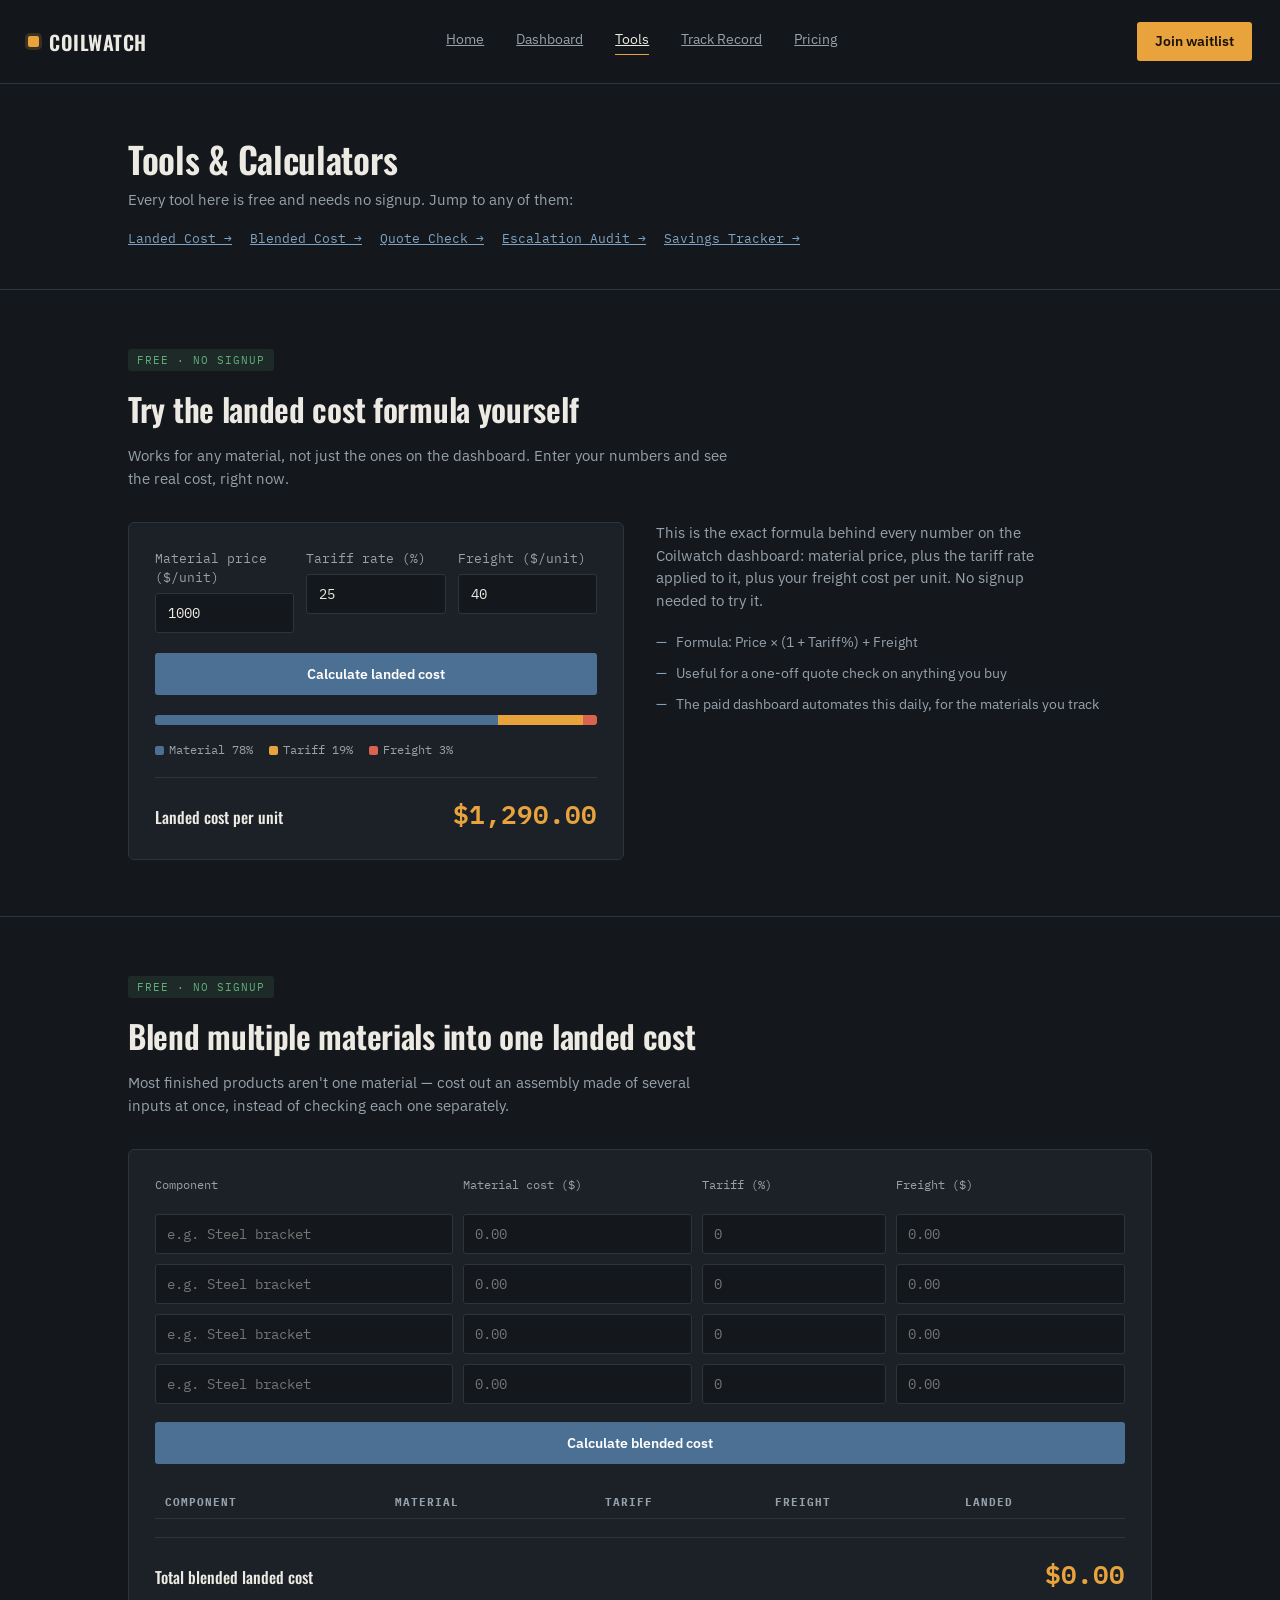
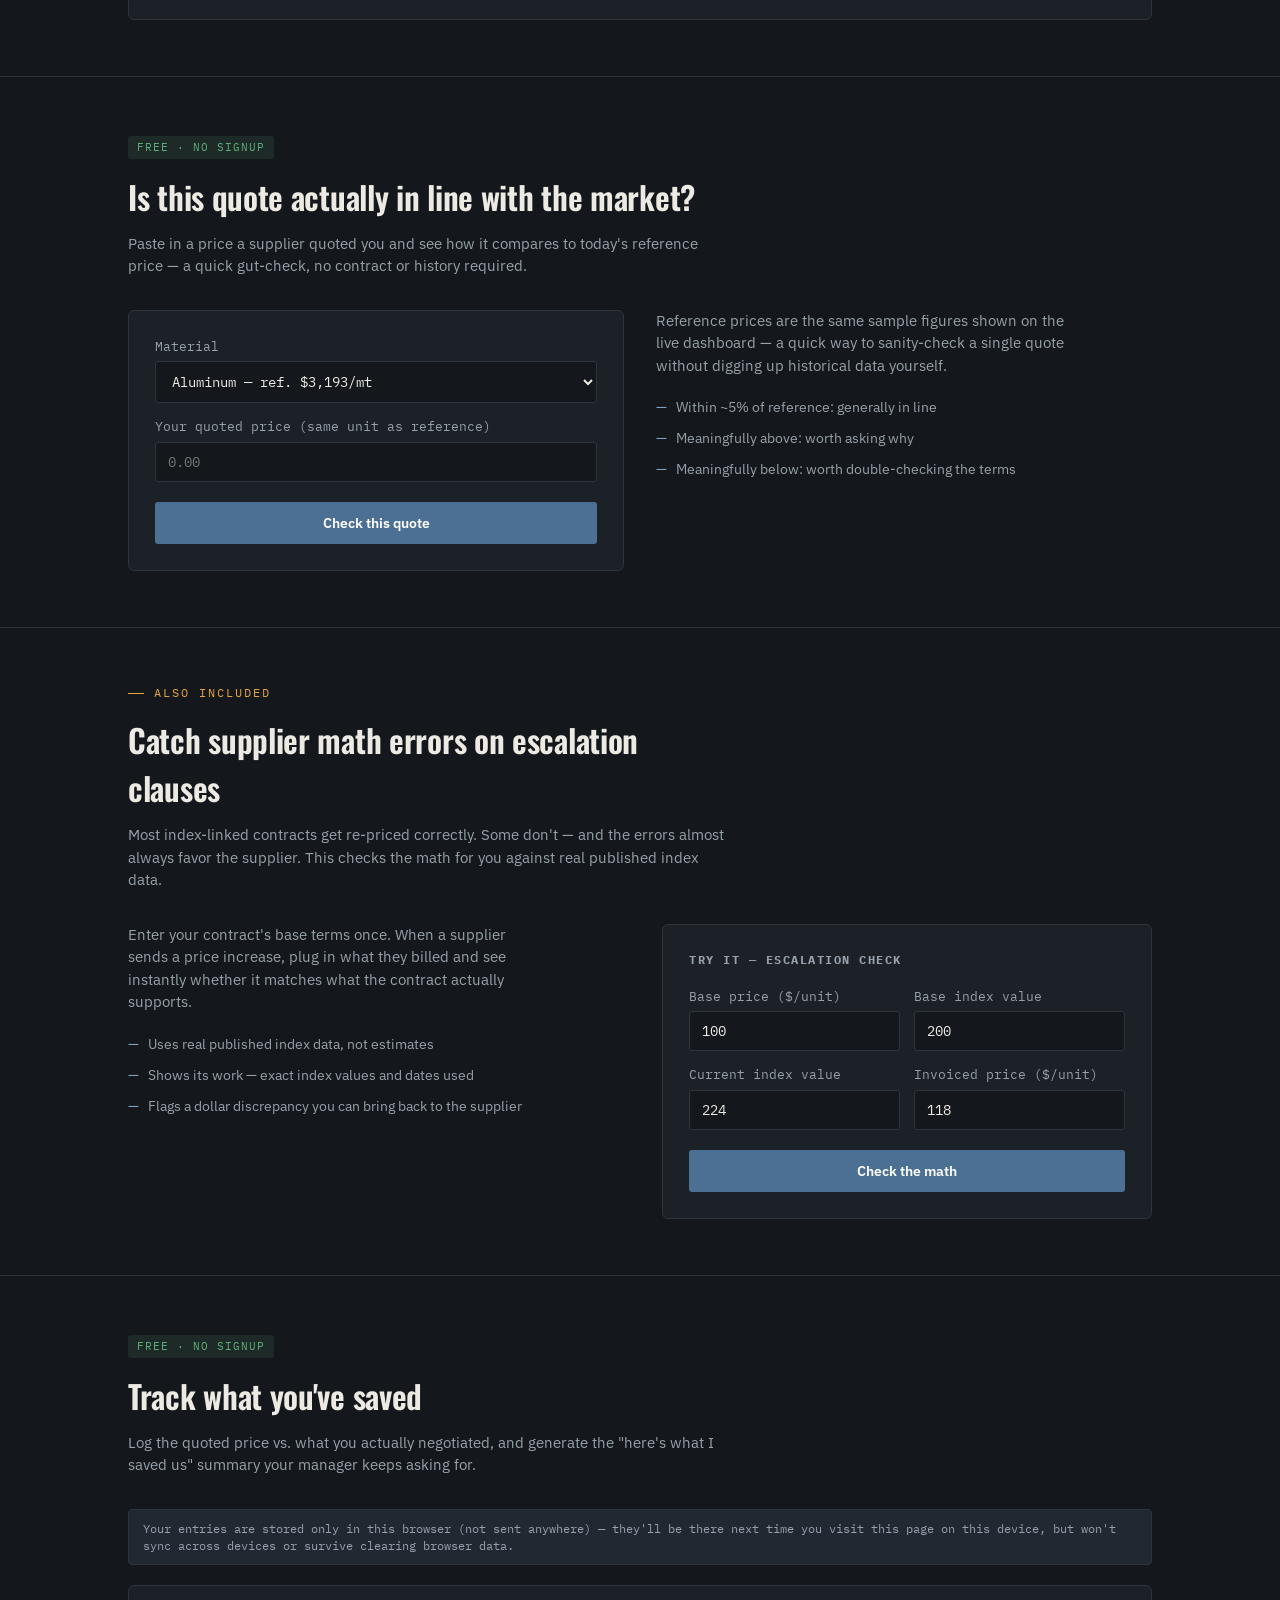
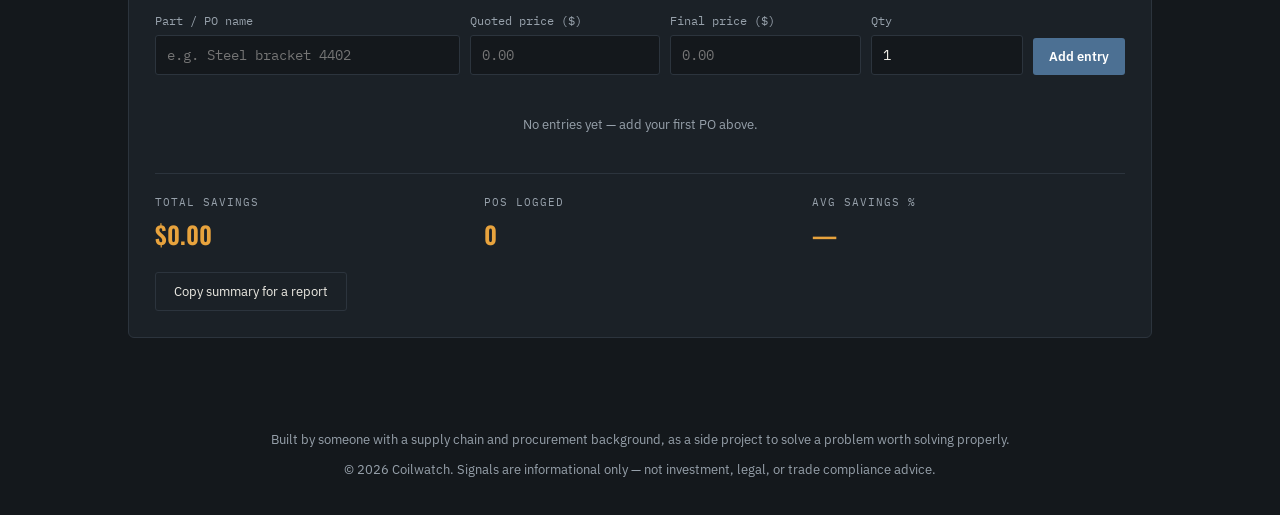
==== tools.html @ 2df67c36 "Add files via upload" ====
<!DOCTYPE html>
<html lang="en">
<head>
<meta charset="UTF-8">
<meta name="viewport" content="width=device-width, initial-scale=1.0">
<title>Tools & Calculators — Coilwatch</title>
<link rel="icon" href="data:image/svg+xml,%3Csvg xmlns='http://www.w3.org/2000/svg' viewBox='0 0 100 100'%3E%3Crect width='100' height='100' rx='18' fill='%2314181c'/%3E%3Crect x='30' y='30' width='40' height='40' rx='6' fill='%23e8a33d'/%3E%3C/svg%3E">
<meta name="description" content="Free procurement calculators: landed cost, blended multi-material cost, quote sanity-checker, escalation clause auditor, and a savings tracker. No signup.">
<link rel="preconnect" href="https://fonts.googleapis.com">
<link href="https://fonts.googleapis.com/css2?family=Oswald:wght@400;500;600;700&family=IBM+Plex+Sans:wght@400;500;600&family=IBM+Plex+Mono:wght@400;500;600&display=swap" rel="stylesheet">
<link rel="stylesheet" href="styles.css">
</head>
<body>

<nav>
  <div class="logo"><span class="logo-mark"></span>COILWATCH</div>
  <div class="navlinks">
    <a href="index.html">Home</a>
    <a href="dashboard.html">Dashboard</a>
    <a href="tools.html" class="active">Tools</a>
    <a href="track-record.html">Track Record</a>
    <a href="index.html#pricing">Pricing</a>
  </div>
  <a href="index.html#waitlist" class="nav-cta">Join waitlist</a>
</nav>

<div class="page-header">
  <div class="wrap">
    <h1>Tools & Calculators</h1>
    <p>Every tool here is free and needs no signup. Jump to any of them:</p>
    <div style="margin-top:18px; display:flex; gap:18px; flex-wrap:wrap; font-family:var(--mono); font-size:13px;">
      <a href="#calculator" style="color:var(--steel-light);">Landed Cost →</a>
      <a href="#blended" style="color:var(--steel-light);">Blended Cost →</a>
      <a href="#quote-check" style="color:var(--steel-light);">Quote Check →</a>
      <a href="#audit" style="color:var(--steel-light);">Escalation Audit →</a>
      <a href="#savings" style="color:var(--steel-light);">Savings Tracker →</a>
    </div>
  </div>
</div>

<section id="calculator" class="tool-block">
  <div class="wrap">
    <div class="section-head">
      <span class="calc-badge">FREE · NO SIGNUP</span>
      <h2>Try the landed cost formula yourself</h2>
      <p>Works for any material, not just the ones on the dashboard. Enter your numbers and see the real cost, right now.</p>
    </div>
    <div class="calc-grid">
      <div class="calc-card">
        <div class="calc-row3">
          <div class="audit-field">
            <label>Material price ($/unit)</label>
            <input type="number" id="lcPrice" value="1000" step="0.01">
          </div>
          <div class="audit-field">
            <label>Tariff rate (%)</label>
            <input type="number" id="lcTariff" value="25" step="0.1">
          </div>
          <div class="audit-field">
            <label>Freight ($/unit)</label>
            <input type="number" id="lcFreight" value="40" step="0.01">
          </div>
        </div>
        <button class="audit-btn" id="lcCalcBtn">Calculate landed cost</button>

        <div class="calc-breakdown">
          <div class="calc-bar" id="lcBar">
            <span id="lcBarMaterial" style="background:var(--steel);"></span><span id="lcBarTariff" style="background:var(--amber);"></span><span id="lcBarFreight" style="background:var(--red);"></span>
          </div>
          <div class="calc-legend">
            <span><span class="sw" style="background:var(--steel);"></span>Material <span id="lcMaterialPct">—</span></span>
            <span><span class="sw" style="background:var(--amber);"></span>Tariff <span id="lcTariffPct">—</span></span>
            <span><span class="sw" style="background:var(--red);"></span>Freight <span id="lcFreightPct">—</span></span>
          </div>
        </div>

        <div class="calc-total">
          <span class="k">Landed cost per unit</span>
          <span class="v" id="lcTotal">$1,290.00</span>
        </div>
      </div>
      <div class="audit-copy">
        <p style="color:var(--text-dim); font-size:15px; margin-bottom:16px; max-width:420px;">This is the exact formula behind every number on the Coilwatch dashboard: material price, plus the tariff rate applied to it, plus your freight cost per unit. No signup needed to try it.</p>
        <ul>
          <li>Formula: Price × (1 + Tariff%) + Freight</li>
          <li>Useful for a one-off quote check on anything you buy</li>
          <li>The paid dashboard automates this daily, for the materials you track</li>
        </ul>
      </div>
    </div>
  </div>
</section>

<section id="blended" class="tool-block">
  <div class="wrap">
    <div class="section-head">
      <span class="calc-badge">FREE · NO SIGNUP</span>
      <h2>Blend multiple materials into one landed cost</h2>
      <p>Most finished products aren't one material — cost out an assembly made of several inputs at once, instead of checking each one separately.</p>
    </div>
    <div class="calc-card">
      <div class="sv-form" style="grid-template-columns:1.3fr 1fr 0.8fr 1fr; margin-bottom:14px;">
        <div class="sv-field"><label>Component</label></div>
        <div class="sv-field"><label>Material cost ($)</label></div>
        <div class="sv-field"><label>Tariff (%)</label></div>
        <div class="sv-field"><label>Freight ($)</label></div>
      </div>
      <div id="blRows"></div>
      <button class="audit-btn" id="blCalcBtn" style="margin-top:8px;">Calculate blended cost</button>

      <table class="sv-table" id="blTable" style="margin-top:22px;">
        <thead><tr><th>Component</th><th>Material</th><th>Tariff</th><th>Freight</th><th>Landed</th></tr></thead>
        <tbody id="blTableBody"></tbody>
      </table>

      <div class="calc-total">
        <span class="k">Total blended landed cost</span>
        <span class="v" id="blTotal">$0.00</span>
      </div>
    </div>
  </div>
</section>


<section id="quote-check" class="tool-block">
  <div class="wrap">
    <div class="section-head">
      <span class="calc-badge">FREE · NO SIGNUP</span>
      <h2>Is this quote actually in line with the market?</h2>
      <p>Paste in a price a supplier quoted you and see how it compares to today's reference price — a quick gut-check, no contract or history required.</p>
    </div>
    <div class="calc-grid">
      <div class="calc-card">
        <div class="audit-field">
          <label>Material</label>
          <select id="qcMaterial" style="width:100%; padding:10px 12px; border-radius:3px; border:1px solid var(--line); background:var(--bg); color:var(--text); font-family:var(--mono); font-size:14px;">
            <option value="3193|USD/mt">Aluminum — ref. $3,193/mt</option>
            <option value="1135|USD/ton">HRC Steel — ref. $1,135/ton</option>
            <option value="6.20|USD/lb">Copper — ref. $6.20/lb</option>
            <option value="642.50|USD/MBF">Lumber — ref. $642.50/MBF</option>
            <option value="0.62|USD/lb">Resin (PE) — ref. $0.62/lb</option>
          </select>
        </div>
        <div class="audit-field">
          <label>Your quoted price (same unit as reference)</label>
          <input type="number" id="qcQuoted" step="0.01" placeholder="0.00">
        </div>
        <button class="audit-btn" id="qcCheckBtn">Check this quote</button>

        <div class="audit-result" id="qcResult">
          <div class="audit-result-row"><span class="k">Today's reference price</span><span class="v" id="qcReference">—</span></div>
          <div class="audit-result-row"><span class="k">Your quoted price</span><span class="v" id="qcQuotedOut">—</span></div>
          <div class="audit-result-row"><span class="k">Difference</span><span class="v" id="qcDiff">—</span></div>
          <div class="audit-flag" id="qcFlag">
            <div class="audit-flag-title" id="qcFlagTitle"></div>
            <p id="qcFlagBody"></p>
          </div>
        </div>
      </div>
      <div class="audit-copy">
        <p style="color:var(--text-dim); font-size:15px; margin-bottom:16px; max-width:420px;">Reference prices are the same sample figures shown on the live dashboard — a quick way to sanity-check a single quote without digging up historical data yourself.</p>
        <ul>
          <li>Within ~5% of reference: generally in line</li>
          <li>Meaningfully above: worth asking why</li>
          <li>Meaningfully below: worth double-checking the terms</li>
        </ul>
      </div>
    </div>
  </div>
</section>


<section id="audit" class="tool-block">
  <div class="wrap">
    <div class="section-head">
      <div class="eyebrow">Also included</div>
      <h2>Catch supplier math errors on escalation clauses</h2>
      <p>Most index-linked contracts get re-priced correctly. Some don't — and the errors almost always favor the supplier. This checks the math for you against real published index data.</p>
    </div>
    <div class="audit-grid">
      <div class="audit-copy">
        <p style="color:var(--text-dim); font-size:15px; margin-bottom:16px; max-width:420px;">Enter your contract's base terms once. When a supplier sends a price increase, plug in what they billed and see instantly whether it matches what the contract actually supports.</p>
        <ul>
          <li>Uses real published index data, not estimates</li>
          <li>Shows its work — exact index values and dates used</li>
          <li>Flags a dollar discrepancy you can bring back to the supplier</li>
        </ul>
      </div>
      <div class="audit-card">
        <h4>Try It — Escalation Check</h4>
        <div class="audit-row2">
          <div class="audit-field">
            <label>Base price ($/unit)</label>
            <input type="number" id="auBasePrice" value="100" step="0.01">
          </div>
          <div class="audit-field">
            <label>Base index value</label>
            <input type="number" id="auBaseIndex" value="200" step="0.01">
          </div>
        </div>
        <div class="audit-row2">
          <div class="audit-field">
            <label>Current index value</label>
            <input type="number" id="auCurrentIndex" value="224" step="0.01">
          </div>
          <div class="audit-field">
            <label>Invoiced price ($/unit)</label>
            <input type="number" id="auInvoiced" value="118" step="0.01">
          </div>
        </div>
        <button class="audit-btn" id="auCheckBtn">Check the math</button>
        <div class="audit-result" id="auResult">
          <div class="audit-result-row"><span class="k">Formula</span><span class="v">Base × (Current ÷ Base index)</span></div>
          <div class="audit-result-row"><span class="k">Contracted price should be</span><span class="v" id="auContracted">—</span></div>
          <div class="audit-result-row"><span class="k">Supplier invoiced</span><span class="v" id="auInvoicedOut">—</span></div>
          <div class="audit-result-row"><span class="k">Discrepancy</span><span class="v" id="auDiscrepancy">—</span></div>
          <div class="audit-flag" id="auFlag">
            <div class="audit-flag-title" id="auFlagTitle"></div>
            <p id="auFlagBody"></p>
          </div>
        </div>
      </div>
    </div>
  </div>
</section>

<section id="savings" class="tool-block">
  <div class="wrap">
    <div class="section-head">
      <span class="calc-badge">FREE · NO SIGNUP</span>
      <h2>Track what you've saved</h2>
      <p>Log the quoted price vs. what you actually negotiated, and generate the "here's what I saved us" summary your manager keeps asking for.</p>
    </div>
    <div class="sv-note">Your entries are stored only in this browser (not sent anywhere) — they'll be there next time you visit this page on this device, but won't sync across devices or survive clearing browser data.</div>
    <div class="sv-card">
      <div class="sv-form">
        <div class="sv-field">
          <label>Part / PO name</label>
          <input type="text" id="svName" placeholder="e.g. Steel bracket 4402">
        </div>
        <div class="sv-field">
          <label>Quoted price ($)</label>
          <input type="number" id="svQuoted" step="0.01" placeholder="0.00">
        </div>
        <div class="sv-field">
          <label>Final price ($)</label>
          <input type="number" id="svFinal" step="0.01" placeholder="0.00">
        </div>
        <div class="sv-field">
          <label>Qty</label>
          <input type="number" id="svQty" step="1" value="1">
        </div>
        <button class="sv-add-btn" id="svAddBtn">Add entry</button>
      </div>

      <table class="sv-table" id="svTable">
        <thead>
          <tr><th>Part / PO</th><th>Quoted</th><th>Final</th><th>Qty</th><th>Savings</th><th></th></tr>
        </thead>
        <tbody id="svTableBody"></tbody>
      </table>
      <div class="sv-empty" id="svEmpty">No entries yet — add your first PO above.</div>

      <div class="sv-summary">
        <div class="sv-summary-item">
          <div class="k">Total savings</div>
          <div class="v" id="svTotalSavings">$0</div>
        </div>
        <div class="sv-summary-item">
          <div class="k">POs logged</div>
          <div class="v" id="svCount">0</div>
        </div>
        <div class="sv-summary-item">
          <div class="k">Avg savings %</div>
          <div class="v" id="svAvgPct">—</div>
        </div>
      </div>
      <button class="sv-copy-btn" id="svCopyBtn">Copy summary for a report</button>
      <span class="sv-copy-status" id="svCopyStatus"></span>
    </div>
  </div>
</section>

<footer>
  <p style="color:var(--text-dim); font-size:13px; margin-bottom:10px;">Built by someone with a supply chain and procurement background, as a side project to solve a problem worth solving properly.</p>
  © 2026 Coilwatch. Signals are informational only — not investment, legal, or trade compliance advice.
</footer>

<script>
function calcLandedCost() {
  const price = parseFloat(document.getElementById('lcPrice').value) || 0;
  const tariffPct = parseFloat(document.getElementById('lcTariff').value) || 0;
  const freight = parseFloat(document.getElementById('lcFreight').value) || 0;

  const tariffAmt = price * (tariffPct / 100);
  const total = price + tariffAmt + freight;

  document.getElementById('lcTotal').textContent = '$' + total.toLocaleString(undefined, {minimumFractionDigits: 2, maximumFractionDigits: 2});

  const materialShare = total > 0 ? (price / total) * 100 : 0;
  const tariffShare = total > 0 ? (tariffAmt / total) * 100 : 0;
  const freightShare = total > 0 ? (freight / total) * 100 : 0;

  document.getElementById('lcBarMaterial').style.width = materialShare + '%';
  document.getElementById('lcBarTariff').style.width = tariffShare + '%';
  document.getElementById('lcBarFreight').style.width = freightShare + '%';

  document.getElementById('lcMaterialPct').textContent = materialShare.toFixed(0) + '%';
  document.getElementById('lcTariffPct').textContent = tariffShare.toFixed(0) + '%';
  document.getElementById('lcFreightPct').textContent = freightShare.toFixed(0) + '%';
}
document.getElementById('lcCalcBtn').addEventListener('click', calcLandedCost);
calcLandedCost(); // run once on load with default values


// ---------- Blended multi-material cost calculator ----------
const BL_ROW_COUNT = 4;
const blRowsEl = document.getElementById('blRows');
let blRowsHtml = '';
for (let i = 0; i < BL_ROW_COUNT; i++) {
  blRowsHtml += `<div class="sv-form" style="grid-template-columns:1.3fr 1fr 0.8fr 1fr; margin-bottom:10px;">
    <div class="sv-field"><input type="text" id="blName${i}" placeholder="e.g. Steel bracket"></div>
    <div class="sv-field"><input type="number" id="blCost${i}" step="0.01" placeholder="0.00"></div>
    <div class="sv-field"><input type="number" id="blTariff${i}" step="0.1" placeholder="0"></div>
    <div class="sv-field"><input type="number" id="blFreight${i}" step="0.01" placeholder="0.00"></div>
  </div>`;
}
blRowsEl.innerHTML = blRowsHtml;

document.getElementById('blCalcBtn').addEventListener('click', () => {
  let total = 0;
  const rows = [];
  for (let i = 0; i < BL_ROW_COUNT; i++) {
    const name = document.getElementById(`blName${i}`).value.trim();
    const cost = parseFloat(document.getElementById(`blCost${i}`).value);
    if (!name || isNaN(cost)) continue;
    const tariffPct = parseFloat(document.getElementById(`blTariff${i}`).value) || 0;
    const freight = parseFloat(document.getElementById(`blFreight${i}`).value) || 0;
    const tariffAmt = cost * (tariffPct / 100);
    const landed = cost + tariffAmt + freight;
    total += landed;
    rows.push({name, cost, tariffPct, freight, landed});
  }

  const tbody = document.getElementById('blTableBody');
  tbody.innerHTML = rows.map(r => `<tr>
    <td class="name">${r.name}</td>
    <td>$${r.cost.toFixed(2)}</td>
    <td>${r.tariffPct}%</td>
    <td>$${r.freight.toFixed(2)}</td>
    <td>$${r.landed.toFixed(2)}</td>
  </tr>`).join('');

  document.getElementById('blTotal').textContent = '$' + total.toLocaleString(undefined, {minimumFractionDigits: 2, maximumFractionDigits: 2});
});

// ---------- Quote sanity-checker ----------
document.getElementById('qcCheckBtn').addEventListener('click', () => {
  const select = document.getElementById('qcMaterial');
  const [refPriceStr, unit] = select.value.split('|');
  const refPrice = parseFloat(refPriceStr);
  const quoted = parseFloat(document.getElementById('qcQuoted').value);

  if (isNaN(quoted)) return;

  const diffPct = ((quoted - refPrice) / refPrice) * 100;

  document.getElementById('qcReference').textContent = `${refPrice.toLocaleString()} ${unit}`;
  document.getElementById('qcQuotedOut').textContent = `${quoted.toLocaleString()} ${unit}`;
  document.getElementById('qcDiff').textContent = (diffPct >= 0 ? '+' : '') + diffPct.toFixed(1) + '%';

  const flagEl = document.getElementById('qcFlag');
  const titleEl = document.getElementById('qcFlagTitle');
  const bodyEl = document.getElementById('qcFlagBody');

  if (Math.abs(diffPct) <= 5) {
    flagEl.className = 'audit-flag ok';
    titleEl.textContent = 'IN LINE — close to the reference price';
    bodyEl.textContent = 'This quote is within a normal range of the current market reference price.';
  } else if (diffPct > 5) {
    flagEl.className = 'audit-flag warn';
    titleEl.textContent = 'HIGH — meaningfully above reference';
    bodyEl.textContent = `This quote is ${diffPct.toFixed(1)}% above today's reference price. Worth asking the supplier what's driving the difference — grade, volume, lead time, or margin.`;
  } else {
    flagEl.className = 'audit-flag warn';
    titleEl.textContent = 'LOW — meaningfully below reference';
    bodyEl.textContent = `This quote is ${Math.abs(diffPct).toFixed(1)}% below today's reference price. Worth double-checking the spec, grade, or payment terms before assuming it's simply a good deal.`;
  }

  document.getElementById('qcResult').classList.add('show');
});


const auCheckBtn = document.getElementById('auCheckBtn');
auCheckBtn.addEventListener('click', () => {
  const basePrice = parseFloat(document.getElementById('auBasePrice').value) || 0;
  const baseIndex = parseFloat(document.getElementById('auBaseIndex').value) || 1;
  const currentIndex = parseFloat(document.getElementById('auCurrentIndex').value) || 0;
  const invoiced = parseFloat(document.getElementById('auInvoiced').value) || 0;

  const contracted = basePrice * (currentIndex / baseIndex);
  const discrepancy = invoiced - contracted;
  const discrepancyPct = contracted !== 0 ? (discrepancy / contracted) * 100 : 0;

  document.getElementById('auContracted').textContent = '$' + contracted.toFixed(2);
  document.getElementById('auInvoicedOut').textContent = '$' + invoiced.toFixed(2);
  document.getElementById('auDiscrepancy').textContent =
    (discrepancy >= 0 ? '+$' : '-$') + Math.abs(discrepancy).toFixed(2) + ' (' + discrepancyPct.toFixed(1) + '%)';

  const flagEl = document.getElementById('auFlag');
  const titleEl = document.getElementById('auFlagTitle');
  const bodyEl = document.getElementById('auFlagBody');

  // Small tolerance for rounding — flag anything beyond ~1%
  if (Math.abs(discrepancyPct) <= 1) {
    flagEl.className = 'audit-flag ok';
    titleEl.textContent = 'MATCHES — no discrepancy found';
    titleEl.style.color = '';
    bodyEl.textContent = "The invoiced price is in line with what the contract's escalation formula supports.";
  } else if (discrepancy > 0) {
    flagEl.className = 'audit-flag warn';
    titleEl.textContent = 'FLAGGED — supplier may have overcharged';
    bodyEl.textContent = `The invoiced price is $${discrepancy.toFixed(2)} above what the formula supports. Worth reviewing against the contract before paying, and following up with the supplier if it doesn't reconcile.`;
  } else {
    flagEl.className = 'audit-flag ok';
    titleEl.textContent = 'BELOW CONTRACTED — no overcharge';
    bodyEl.textContent = "The invoiced price is at or below what the formula supports. No action needed.";
  }

  document.getElementById('auResult').classList.add('show');
});


const SV_STORAGE_KEY = 'coilwatch_savings_entries';

function svLoadEntries() {
  try {
    const raw = localStorage.getItem(SV_STORAGE_KEY);
    return raw ? JSON.parse(raw) : [];
  } catch (e) {
    return [];
  }
}

function svSaveEntries(entries) {
  try {
    localStorage.setItem(SV_STORAGE_KEY, JSON.stringify(entries));
  } catch (e) { /* localStorage unavailable — entries just won't persist this session */ }
}

function svFormatMoney(n) {
  return '$' + n.toLocaleString(undefined, {minimumFractionDigits: 2, maximumFractionDigits: 2});
}

function svRender() {
  const entries = svLoadEntries();
  const tbody = document.getElementById('svTableBody');
  const emptyEl = document.getElementById('svEmpty');
  const table = document.getElementById('svTable');

  if (entries.length === 0) {
    table.style.display = 'none';
    emptyEl.style.display = 'block';
  } else {
    table.style.display = '';
    emptyEl.style.display = 'none';
  }

  tbody.innerHTML = entries.map((e, i) => {
    const savingsTotal = (e.quoted - e.final) * e.qty;
    const cls = savingsTotal >= 0 ? 'save-pos' : 'save-neg';
    return `<tr>
      <td class="name">${e.name}</td>
      <td>${svFormatMoney(e.quoted)}</td>
      <td>${svFormatMoney(e.final)}</td>
      <td>${e.qty}</td>
      <td class="${cls}">${savingsTotal >= 0 ? '+' : '-'}${svFormatMoney(Math.abs(savingsTotal))}</td>
      <td><button class="sv-del" data-idx="${i}" title="Delete">×</button></td>
    </tr>`;
  }).join('');

  tbody.querySelectorAll('.sv-del').forEach(btn => {
    btn.addEventListener('click', () => {
      const idx = parseInt(btn.dataset.idx, 10);
      const current = svLoadEntries();
      current.splice(idx, 1);
      svSaveEntries(current);
      svRender();
    });
  });

  const totalSavings = entries.reduce((sum, e) => sum + (e.quoted - e.final) * e.qty, 0);
  const avgPct = entries.length > 0
    ? entries.reduce((sum, e) => sum + (e.quoted > 0 ? ((e.quoted - e.final) / e.quoted) * 100 : 0), 0) / entries.length
    : null;

  document.getElementById('svTotalSavings').textContent = (totalSavings >= 0 ? '' : '-') + svFormatMoney(Math.abs(totalSavings));
  document.getElementById('svCount').textContent = entries.length;
  document.getElementById('svAvgPct').textContent = avgPct === null ? '—' : avgPct.toFixed(1) + '%';
}

document.getElementById('svAddBtn').addEventListener('click', () => {
  const name = document.getElementById('svName').value.trim();
  const quoted = parseFloat(document.getElementById('svQuoted').value);
  const final = parseFloat(document.getElementById('svFinal').value);
  const qty = parseFloat(document.getElementById('svQty').value) || 1;

  if (!name || isNaN(quoted) || isNaN(final)) {
    return; // silently no-op on incomplete entry rather than an alert popup
  }

  const entries = svLoadEntries();
  entries.push({name, quoted, final, qty, addedAt: new Date().toISOString()});
  svSaveEntries(entries);

  document.getElementById('svName').value = '';
  document.getElementById('svQuoted').value = '';
  document.getElementById('svFinal').value = '';
  document.getElementById('svQty').value = '1';

  svRender();
});

document.getElementById('svCopyBtn').addEventListener('click', () => {
  const entries = svLoadEntries();
  const totalSavings = entries.reduce((sum, e) => sum + (e.quoted - e.final) * e.qty, 0);
  const lines = entries.map(e => {
    const s = (e.quoted - e.final) * e.qty;
    return `- ${e.name}: quoted ${svFormatMoney(e.quoted)}, final ${svFormatMoney(e.final)}, qty ${e.qty} — saved ${svFormatMoney(s)}`;
  });
  const report = `Procurement Savings Summary\nTotal saved: ${svFormatMoney(totalSavings)} across ${entries.length} PO(s)\n\n${lines.join('\n')}`;

  const statusEl = document.getElementById('svCopyStatus');
  if (navigator.clipboard && entries.length > 0) {
    navigator.clipboard.writeText(report).then(() => {
      statusEl.textContent = 'Copied!';
      setTimeout(() => { statusEl.textContent = ''; }, 2000);
    }).catch(() => {
      statusEl.textContent = 'Could not copy — try selecting manually.';
    });
  } else if (entries.length === 0) {
    statusEl.textContent = 'Add an entry first.';
    setTimeout(() => { statusEl.textContent = ''; }, 2000);
  }
});

svRender(); // initial render on page load
</script>
</body>
</html>
---- styles.css ----
:root{
    --bg: #14181c;
    --bg-panel: #1b2127;
    --bg-panel-2: #212832;
    --steel: #4c7093;
    --steel-light: #7fa2c2;
    --amber: #e8a33d;
    --green: #5fae7a;
    --red: #d9634f;
    --text: #eceae3;
    --text-dim: #97a1ab;
    --line: #2c343d;
    --display: 'Oswald', sans-serif;
    --body: 'IBM Plex Sans', sans-serif;
    --mono: 'IBM Plex Mono', monospace;
  }
  *{box-sizing:border-box; margin:0; padding:0;}
  html{scroll-behavior:smooth;}
  body{
    background: var(--bg);
    color: var(--text);
    font-family: var(--body);
    line-height:1.5;
    -webkit-font-smoothing:antialiased;
  }
  a{color:inherit;}
  .wrap{max-width:1080px; margin:0 auto; padding:0 28px;}

  /* NAV */
  nav{
    display:flex; align-items:center; justify-content:space-between;
    padding:22px 28px; border-bottom:1px solid var(--line);
    position:sticky; top:0; background:rgba(20,24,28,0.92); backdrop-filter:blur(6px); z-index:50;
  }
  .logo{
    font-family:var(--display); font-weight:600; font-size:20px; letter-spacing:0.5px;
    display:flex; align-items:center; gap:10px;
  }
  .logo-mark{
    width:11px; height:11px; background:var(--amber); border-radius:2px;
    box-shadow:0 0 0 3px rgba(232,163,61,0.18);
  }
  .navlinks{display:flex; gap:32px; font-size:14px; color:var(--text-dim);}
  .navlinks a:hover{color:var(--text);}
  .nav-cta{
    background:var(--amber); color:#1a1408; font-weight:600; font-size:14px;
    padding:9px 18px; border-radius:3px; text-decoration:none;
  }

  /* HERO */
  .hero{padding:88px 0 64px; border-bottom:1px solid var(--line);}
  .hero-grid{display:grid; grid-template-columns:1.1fr 0.9fr; gap:56px; align-items:center;}
  .eyebrow{
    font-family:var(--mono); font-size:12px; letter-spacing:2px; text-transform:uppercase;
    color:var(--amber); margin-bottom:18px; display:flex; align-items:center; gap:10px;
  }
  .eyebrow::before{content:''; width:16px; height:1px; background:var(--amber);}
  h1{
    font-family:var(--display); font-weight:600; font-size:52px; line-height:1.08;
    letter-spacing:-0.5px; margin-bottom:22px;
  }
  h1 em{font-style:normal; color:var(--steel-light);}
  .hero p.lede{font-size:17px; color:var(--text-dim); max-width:480px; margin-bottom:30px;}
  .hero-actions{display:flex; gap:14px; align-items:center;}
  .btn-primary{
    background:var(--amber); color:#1a1408; font-weight:600; font-size:15px;
    padding:14px 26px; border-radius:3px; text-decoration:none; border:none; cursor:pointer;
    font-family:var(--body);
  }
  .btn-ghost{
    color:var(--text); font-size:14px; text-decoration:none; border-bottom:1px solid var(--line);
    padding-bottom:2px;
  }

  /* GAUGE / SIGNATURE ELEMENT */
  .gauge-card{
    background:var(--bg-panel); border:1px solid var(--line); border-radius:6px;
    padding:26px; position:relative; overflow:hidden;
  }
  .gauge-head{display:flex; justify-content:space-between; align-items:baseline; margin-bottom:18px;}
  .gauge-head h3{font-family:var(--mono); font-size:12px; text-transform:uppercase; letter-spacing:1.5px; color:var(--text-dim);}
  .gauge-head .updated{font-family:var(--mono); font-size:11px; color:var(--text-dim);}
  .signal-row{
    display:flex; align-items:center; gap:14px; padding:16px 0;
    border-top:1px solid var(--line);
  }
  .signal-row:first-of-type{border-top:none;}
  .signal-dot{width:9px; height:9px; border-radius:50%; flex-shrink:0;}
  .dot-buy{background:var(--green); box-shadow:0 0 10px rgba(95,174,122,0.6);}
  .dot-watch{background:var(--amber); box-shadow:0 0 10px rgba(232,163,61,0.6);}
  .dot-hold{background:var(--text-dim);}
  .signal-material{font-family:var(--display); font-size:16px; font-weight:500; flex:1;}
  .signal-status{font-family:var(--mono); font-size:12px; padding:4px 9px; border-radius:3px; letter-spacing:0.5px;}
  .status-buy{background:rgba(95,174,122,0.15); color:var(--green);}
  .status-watch{background:rgba(232,163,61,0.15); color:var(--amber);}
  .status-hold{background:rgba(151,161,171,0.12); color:var(--text-dim);}
  .signal-price{font-family:var(--mono); font-size:13px; color:var(--text-dim); width:96px; text-align:right;}

  /* SECTION HEADERS */
  section{padding:72px 0; border-bottom:1px solid var(--line);}
  .section-head{margin-bottom:44px; max-width:600px;}
  .section-head .eyebrow{margin-bottom:14px;}
  .section-head h2{font-family:var(--display); font-size:32px; font-weight:600; margin-bottom:12px; letter-spacing:-0.3px;}
  .section-head p{color:var(--text-dim); font-size:15px;}

  /* HOW IT WORKS */
  .steps{display:grid; grid-template-columns:repeat(3,1fr); gap:28px;}
  .step{border-top:2px solid var(--steel); padding-top:18px;}
  .step .num{font-family:var(--mono); color:var(--steel-light); font-size:13px; margin-bottom:10px;}
  .step h4{font-family:var(--display); font-size:19px; font-weight:500; margin-bottom:10px;}
  .step p{color:var(--text-dim); font-size:14px;}

  /* DASHBOARD DEMO */
  .demo-panel{
    background:var(--bg-panel); border:1px solid var(--line); border-radius:6px; overflow:hidden;
  }
  .demo-tabs{display:flex; border-bottom:1px solid var(--line);}
  .demo-tab{
    padding:14px 22px; font-family:var(--mono); font-size:13px; color:var(--text-dim);
    cursor:pointer; border-right:1px solid var(--line); user-select:none;
  }
  .demo-tab.active{color:var(--text); background:var(--bg-panel-2);}
  .demo-body{padding:28px; display:grid; grid-template-columns:1.3fr 1fr; gap:32px;}
  .price-header{display:flex; justify-content:space-between; align-items:flex-end; margin-bottom:18px;}
  .price-big{font-family:var(--mono); font-size:38px; font-weight:600;}
  .price-unit{font-size:14px; color:var(--text-dim); margin-left:6px;}
  .price-delta{font-family:var(--mono); font-size:14px; padding:4px 10px; border-radius:3px;}
  .delta-down{color:var(--green); background:rgba(95,174,122,0.12);}
  .delta-up{color:var(--red); background:rgba(217,99,79,0.12);}
  svg.chart{width:100%; height:180px; display:block;}
  .chart-caption{font-family:var(--mono); font-size:11px; color:var(--text-dim); margin-top:10px; display:flex; justify-content:space-between;}
  .stat-list{display:flex; flex-direction:column; gap:0;}
  .stat-row{display:flex; justify-content:space-between; padding:13px 0; border-bottom:1px solid var(--line); font-size:14px;}
  .stat-row:last-child{border-bottom:none;}
  .stat-row .k{color:var(--text-dim);}
  .stat-row .v{font-family:var(--mono);}
  .verdict-box{
    margin-top:18px; padding:16px; border-radius:4px; border:1px solid;
  }
  .verdict-buy{border-color:rgba(95,174,122,0.4); background:rgba(95,174,122,0.08);}
  .verdict-watch{border-color:rgba(232,163,61,0.4); background:rgba(232,163,61,0.08);}
  .verdict-title{font-family:var(--display); font-weight:600; font-size:15px; margin-bottom:6px;}
  .verdict-buy .verdict-title{color:var(--green);}
  .verdict-watch .verdict-title{color:var(--amber);}
  .verdict-box p{font-size:13px; color:var(--text-dim);}
  .demo-note{
    padding:12px 28px; background:var(--bg-panel-2); font-family:var(--mono); font-size:11.5px;
    color:var(--text-dim); border-top:1px solid var(--line);
  }
  .demo-note strong{color:var(--amber);}

  /* EMAIL PREVIEW */
  .email-mock{
    background:#f4f1ea; color:#1c1c1c; border-radius:6px; overflow:hidden; max-width:520px;
    font-family:var(--body); box-shadow:0 20px 50px rgba(0,0,0,0.3);
  }
  .email-mock .em-head{background:#1c1c1c; color:#f4f1ea; padding:16px 22px; font-family:var(--mono); font-size:12px;}
  .email-mock .em-body{padding:26px 24px;}
  .email-mock h5{font-family:var(--display); font-size:20px; margin-bottom:4px;}
  .email-mock .em-sub{color:#6b6b6b; font-size:13px; margin-bottom:20px;}
  .em-alert{
    background:#fff; border-left:3px solid var(--amber); padding:14px 16px; border-radius:2px; margin-bottom:14px;
  }
  .em-alert .em-mat{font-family:var(--mono); font-weight:600; font-size:13px; letter-spacing:0.5px; margin-bottom:4px;}
  .em-alert p{font-size:13px; color:#333;}
  .email-wrap{display:grid; grid-template-columns:1fr 1fr; gap:44px; align-items:center;}
  .email-copy p{color:var(--text-dim); font-size:15px; margin-bottom:16px; max-width:420px;}
  .email-copy ul{margin:20px 0; padding-left:0; list-style:none;}
  .email-copy li{
    font-size:14px; color:var(--text-dim); padding-left:20px; position:relative; margin-bottom:10px;
  }
  .email-copy li::before{content:'—'; position:absolute; left:0; color:var(--steel-light);}

  /* PRICING */
  .pricing-grid{display:grid; grid-template-columns:repeat(3,1fr); gap:22px;}
  .price-card{
    border:1px solid var(--line); border-radius:6px; padding:28px; background:var(--bg-panel);
  }
  .price-card.featured{border-color:var(--amber);}
  .plan-name{font-family:var(--mono); font-size:12px; text-transform:uppercase; letter-spacing:1.5px; color:var(--text-dim); margin-bottom:14px;}
  .plan-price{font-family:var(--display); font-size:36px; font-weight:600; margin-bottom:4px;}
  .plan-price span{font-size:14px; color:var(--text-dim); font-family:var(--body);}
  .plan-desc{font-size:13px; color:var(--text-dim); margin-bottom:20px; min-height:36px;}
  .plan-feats{list-style:none;}
  .plan-feats li{font-size:13.5px; padding:8px 0; border-top:1px solid var(--line); color:var(--text-dim);}
  .plan-feats li:first-child{border-top:none;}

  /* WAITLIST */
  .waitlist-box{
    background:var(--bg-panel); border:1px solid var(--line); border-radius:6px;
    padding:44px; text-align:center;
  }
  .waitlist-box h2{font-family:var(--display); font-size:28px; margin-bottom:10px;}
  .waitlist-box p{color:var(--text-dim); font-size:15px; margin-bottom:28px;}
  .wl-form{display:flex; gap:10px; max-width:440px; margin:0 auto;}
  .wl-form input{
    flex:1; padding:13px 16px; border-radius:3px; border:1px solid var(--line);
    background:var(--bg); color:var(--text); font-family:var(--body); font-size:14px;
  }
  .wl-form input:focus{outline:none; border-color:var(--steel-light);}
  .wl-form select{
    padding:13px; border-radius:3px; border:1px solid var(--line); background:var(--bg); color:var(--text);
    font-family:var(--body); font-size:14px;
  }
  .wl-status{margin-top:14px; font-family:var(--mono); font-size:13px; min-height:18px;}
  .wl-status.ok{color:var(--green);}
  .wl-status.err{color:var(--red);}
  .wl-count{font-family:var(--mono); font-size:12px; color:var(--text-dim); margin-top:18px;}

  footer{padding:36px 0; text-align:center; color:var(--text-dim); font-size:13px;}

  /* ESCALATION AUDIT CALCULATOR */
  .audit-grid{display:grid; grid-template-columns:1fr 1fr; gap:44px; align-items:start;}
  .audit-copy ul{margin:20px 0; padding-left:0; list-style:none;}
  .audit-copy li{font-size:14px; color:var(--text-dim); padding-left:20px; position:relative; margin-bottom:10px;}
  .audit-copy li::before{content:'—'; position:absolute; left:0; color:var(--steel-light);}
  .audit-card{background:var(--bg-panel); border:1px solid var(--line); border-radius:6px; padding:26px;}
  .audit-card h4{font-family:var(--mono); font-size:12px; text-transform:uppercase; letter-spacing:1.5px; color:var(--text-dim); margin-bottom:18px;}
  .audit-field{margin-bottom:14px;}
  .audit-field label{display:block; font-size:12.5px; color:var(--text-dim); margin-bottom:6px; font-family:var(--mono);}
  .audit-field input{
    width:100%; padding:10px 12px; border-radius:3px; border:1px solid var(--line);
    background:var(--bg); color:var(--text); font-family:var(--mono); font-size:14px;
  }
  .audit-field input:focus{outline:none; border-color:var(--steel-light);}
  .audit-row2{display:grid; grid-template-columns:1fr 1fr; gap:14px;}
  .audit-btn{
    width:100%; margin-top:6px; background:var(--steel); color:#fff; font-weight:600; font-size:14px;
    padding:12px; border-radius:3px; border:none; cursor:pointer; font-family:var(--body);
  }
  .audit-btn:hover{background:var(--steel-light);}
  .audit-result{margin-top:20px; padding-top:18px; border-top:1px solid var(--line); display:none;}
  .audit-result.show{display:block;}
  .audit-result-row{display:flex; justify-content:space-between; padding:8px 0; font-size:14px;}
  .audit-result-row .k{color:var(--text-dim);}
  .audit-result-row .v{font-family:var(--mono);}
  .audit-flag{margin-top:14px; padding:14px 16px; border-radius:4px; border:1px solid;}
  .audit-flag.ok{border-color:rgba(95,174,122,0.4); background:rgba(95,174,122,0.08);}
  .audit-flag.warn{border-color:rgba(217,99,79,0.4); background:rgba(217,99,79,0.08);}
  .audit-flag-title{font-family:var(--display); font-weight:600; font-size:15px; margin-bottom:4px;}
  .audit-flag.ok .audit-flag-title{color:var(--green);}
  .audit-flag.warn .audit-flag-title{color:var(--red);}
  .audit-flag p{font-size:13px; color:var(--text-dim);}

  /* FREE LANDED COST CALCULATOR */
  .calc-badge{
    display:inline-block; font-family:var(--mono); font-size:11px; letter-spacing:1px;
    color:var(--green); background:rgba(95,174,122,0.12); padding:3px 9px; border-radius:3px; margin-bottom:14px;
  }
  .calc-grid{display:grid; grid-template-columns:1fr 1fr; gap:32px; align-items:start;}
  .calc-card{background:var(--bg-panel); border:1px solid var(--line); border-radius:6px; padding:26px;}
  .calc-row3{display:grid; grid-template-columns:1fr 1fr 1fr; gap:12px;}
  .calc-breakdown{margin-top:20px;}
  .calc-bar{height:10px; border-radius:3px; overflow:hidden; display:flex; margin:10px 0 16px;}
  .calc-bar span{height:100%;}
  .calc-legend{display:flex; gap:16px; flex-wrap:wrap; font-size:12px; color:var(--text-dim); font-family:var(--mono);}
  .calc-legend .sw{display:inline-block; width:9px; height:9px; border-radius:2px; margin-right:5px; vertical-align:middle;}
  .calc-total{
    margin-top:18px; padding-top:16px; border-top:1px solid var(--line);
    display:flex; justify-content:space-between; align-items:baseline;
  }
  .calc-total .k{font-family:var(--display); font-size:16px; font-weight:500;}
  .calc-total .v{font-family:var(--mono); font-size:26px; font-weight:600; color:var(--amber);}

  /* SAVINGS TRACKER */
  .sv-note{
    font-family:var(--mono); font-size:11.5px; color:var(--text-dim); background:var(--bg-panel-2);
    border:1px solid var(--line); border-radius:4px; padding:10px 14px; margin-bottom:20px;
  }
  .sv-card{background:var(--bg-panel); border:1px solid var(--line); border-radius:6px; padding:26px;}
  .sv-form{display:grid; grid-template-columns:1.6fr 1fr 1fr 0.8fr auto; gap:10px; align-items:end; margin-bottom:22px;}
  .sv-field label{display:block; font-size:11.5px; color:var(--text-dim); margin-bottom:6px; font-family:var(--mono);}
  .sv-field input{
    width:100%; padding:10px 11px; border-radius:3px; border:1px solid var(--line);
    background:var(--bg); color:var(--text); font-family:var(--mono); font-size:13.5px;
  }
  .sv-field input:focus{outline:none; border-color:var(--steel-light);}
  .sv-add-btn{
    background:var(--steel); color:#fff; font-weight:600; font-size:13px; padding:10px 16px;
    border-radius:3px; border:none; cursor:pointer; white-space:nowrap; font-family:var(--body);
  }
  .sv-add-btn:hover{background:var(--steel-light);}
  .sv-table{width:100%; border-collapse:collapse; margin-bottom:8px;}
  .sv-table th{
    text-align:left; font-family:var(--mono); font-size:11px; text-transform:uppercase; letter-spacing:1px;
    color:var(--text-dim); padding:8px 10px; border-bottom:1px solid var(--line);
  }
  .sv-table td{padding:10px; font-size:13.5px; border-bottom:1px solid var(--line); font-family:var(--mono);}
  .sv-table td.name{font-family:var(--body);}
  .sv-table .save-pos{color:var(--green);}
  .sv-table .save-neg{color:var(--red);}
  .sv-del{background:none; border:none; color:var(--text-dim); cursor:pointer; font-size:15px; padding:0 6px;}
  .sv-del:hover{color:var(--red);}
  .sv-empty{color:var(--text-dim); font-size:13px; padding:18px 0; text-align:center;}
  .sv-summary{
    display:grid; grid-template-columns:repeat(3,1fr); gap:16px; margin-top:20px; padding-top:20px; border-top:1px solid var(--line);
  }
  .sv-summary-item .k{font-family:var(--mono); font-size:11px; text-transform:uppercase; letter-spacing:1px; color:var(--text-dim); margin-bottom:6px;}
  .sv-summary-item .v{font-family:var(--display); font-size:24px; font-weight:600; color:var(--amber);}
  .sv-copy-btn{
    margin-top:20px; background:transparent; border:1px solid var(--line); color:var(--text);
    font-size:13px; padding:10px 18px; border-radius:3px; cursor:pointer; font-family:var(--body);
  }
  .sv-copy-btn:hover{border-color:var(--steel-light);}
  .sv-copy-status{font-family:var(--mono); font-size:12px; color:var(--green); margin-left:12px;}

  @media (max-width:820px){
    .calc-grid{grid-template-columns:1fr;}
    .sv-form{grid-template-columns:1fr 1fr; }
    .sv-table{font-size:12px;}
  }

  @media (max-width:820px){
    .hero-grid, .demo-body, .email-wrap{grid-template-columns:1fr;}
    .steps, .pricing-grid{grid-template-columns:1fr;}
    h1{font-size:36px;}
    .wl-form{flex-direction:column;}
  }
/* NAV active state */
.navlinks a.active{color:var(--text); border-bottom:1px solid var(--amber); padding-bottom:4px;}

/* HOME — OVERVIEW CARDS */
.overview-grid{display:grid; grid-template-columns:repeat(3,1fr); gap:22px;}
.overview-card{
  background:var(--bg-panel); border:1px solid var(--line); border-radius:6px; padding:26px;
  text-decoration:none; color:var(--text); display:block; transition:border-color 0.15s;
}
.overview-card:hover{border-color:var(--steel-light);}
.overview-card .oc-eyebrow{font-family:var(--mono); font-size:11px; letter-spacing:1.5px; text-transform:uppercase; color:var(--amber); margin-bottom:10px;}
.overview-card h3{font-family:var(--display); font-size:19px; font-weight:500; margin-bottom:10px;}
.overview-card p{font-size:13.5px; color:var(--text-dim); margin-bottom:14px;}
.overview-card .oc-link{font-family:var(--mono); font-size:12px; color:var(--steel-light);}

/* Simple page header used on non-home pages */
.page-header{padding:56px 0 40px; border-bottom:1px solid var(--line);}
.page-header h1{font-family:var(--display); font-size:36px; font-weight:600; margin-bottom:10px; letter-spacing:-0.3px;}
.page-header p{color:var(--text-dim); font-size:15px; max-width:560px;}

/* Tool section dividers on the Tools page */
.tool-block{padding:56px 0; border-bottom:1px solid var(--line);}
.tool-block:last-of-type{border-bottom:none;}
.tool-block .section-head{margin-bottom:32px;}

@media (max-width:820px){
  .overview-grid{grid-template-columns:1fr;}
}
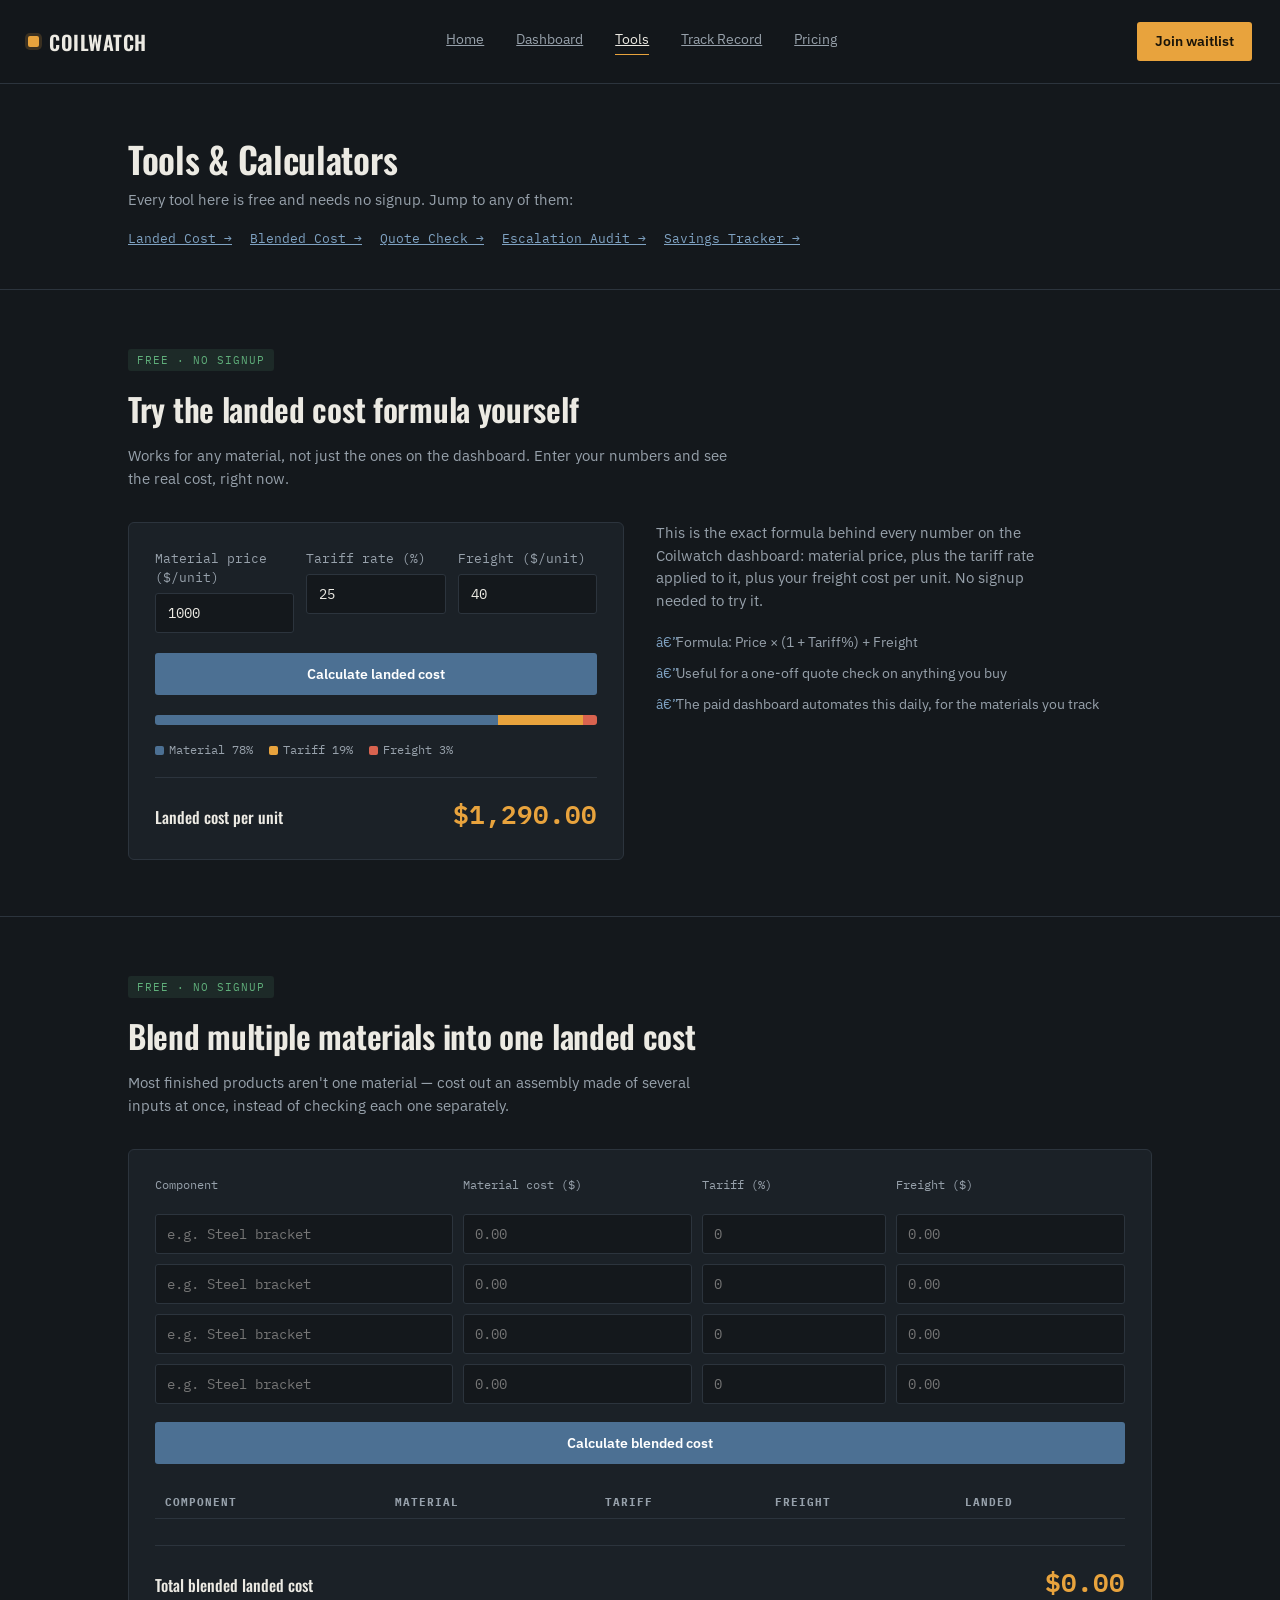
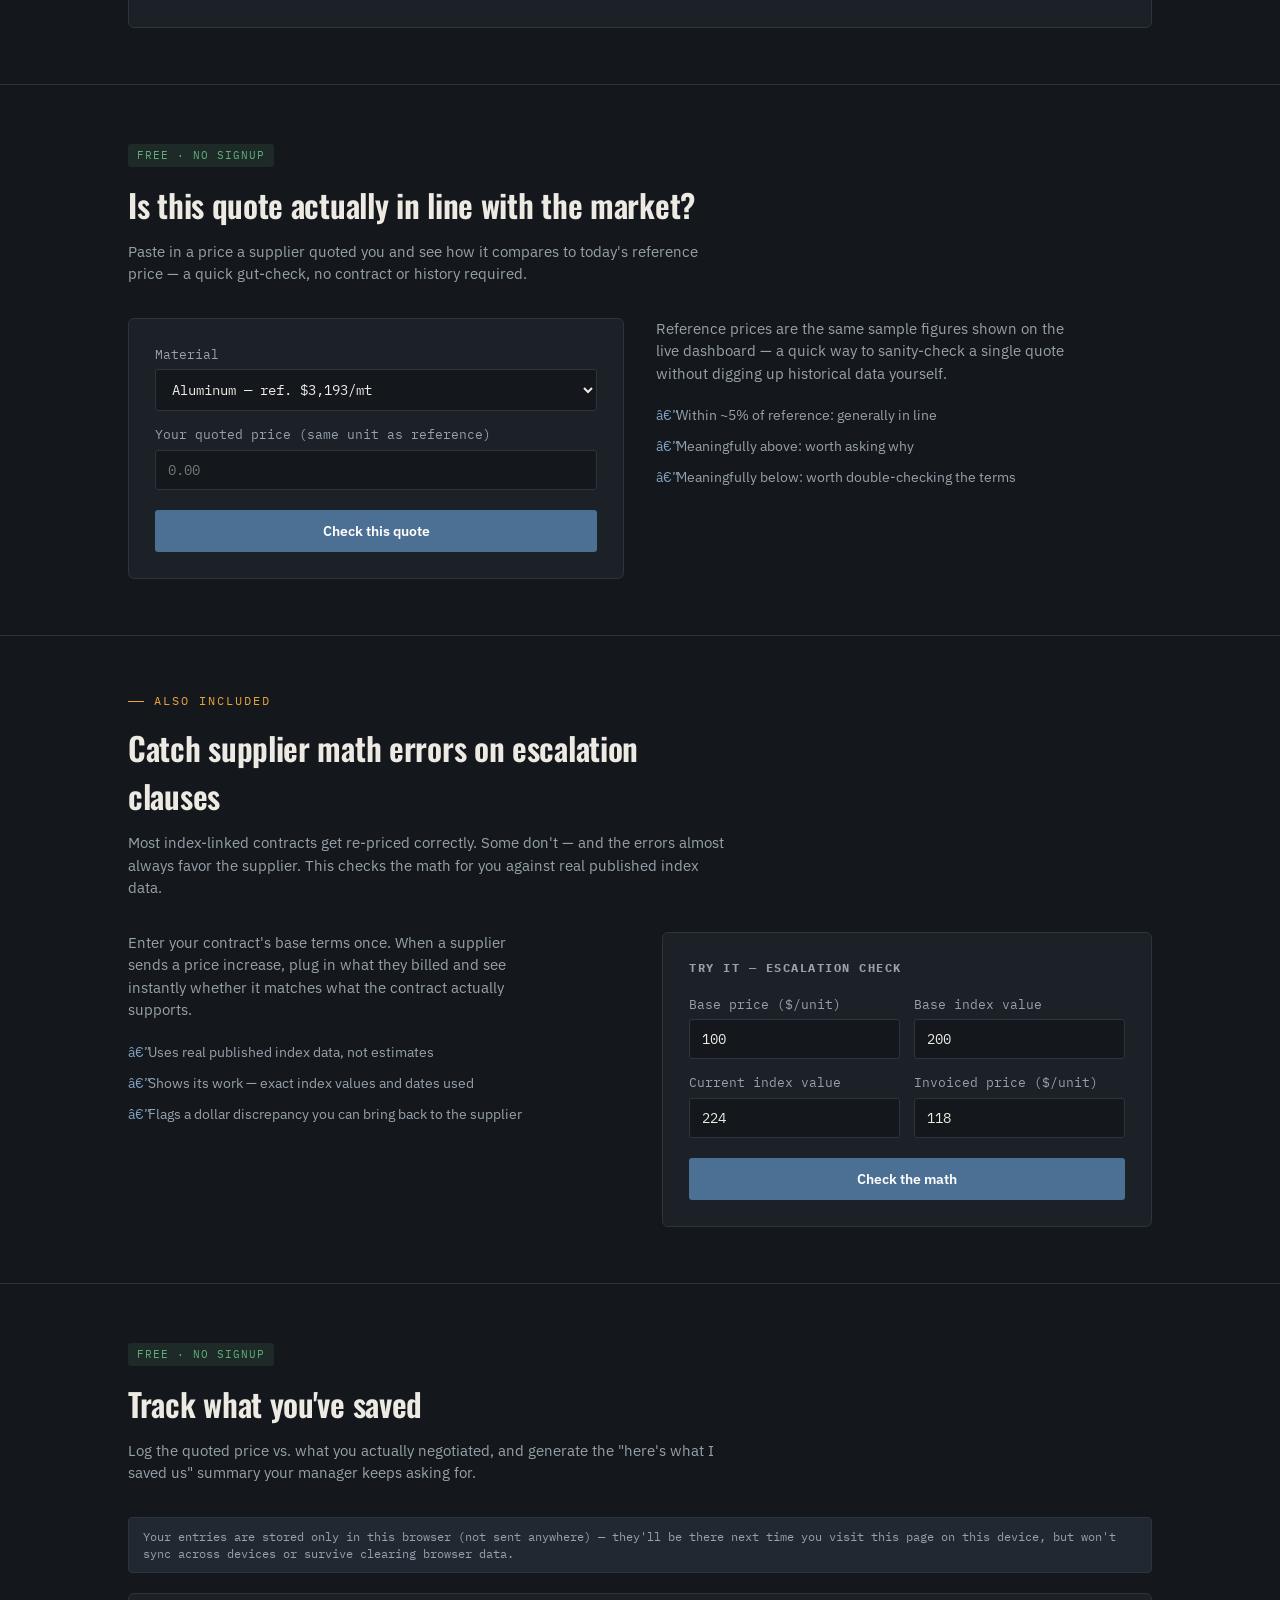
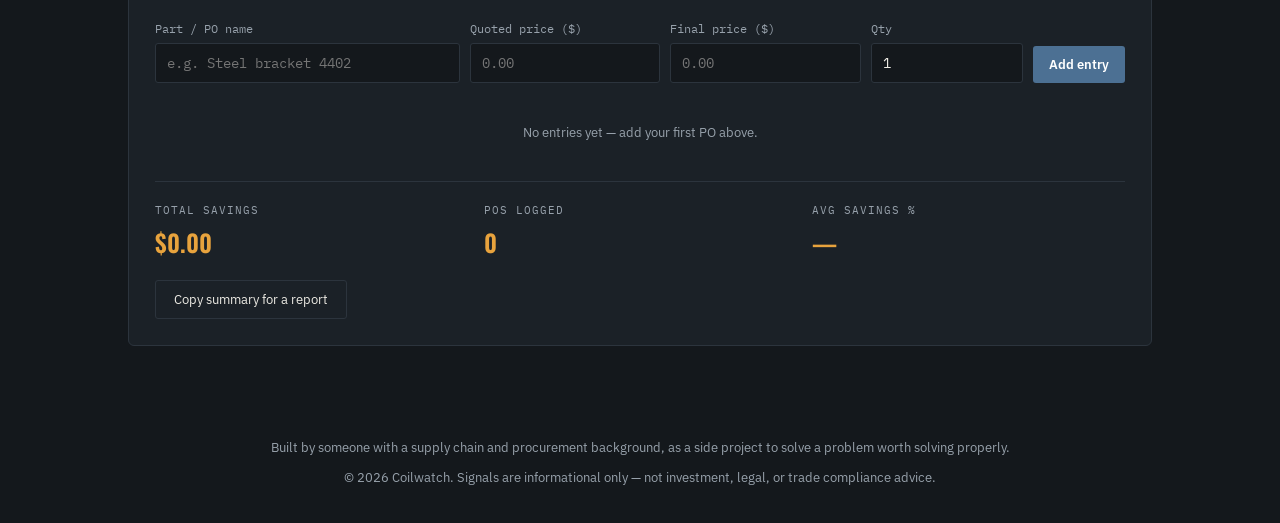
==== commit 7a87ff44: "Add files via upload" ====
--- a/tools.html
+++ b/tools.html
@@ -108,10 +108,12 @@
       <div id="blRows"></div>
       <button class="audit-btn" id="blCalcBtn" style="margin-top:8px;">Calculate blended cost</button>
 
-      <table class="sv-table" id="blTable" style="margin-top:22px;">
-        <thead><tr><th>Component</th><th>Material</th><th>Tariff</th><th>Freight</th><th>Landed</th></tr></thead>
-        <tbody id="blTableBody"></tbody>
-      </table>
+      <div style="overflow-x:auto;">
+        <table class="sv-table" id="blTable" style="margin-top:22px;">
+          <thead><tr><th>Component</th><th>Material</th><th>Tariff</th><th>Freight</th><th>Landed</th></tr></thead>
+          <tbody id="blTableBody"></tbody>
+        </table>
+      </div>
 
       <div class="calc-total">
         <span class="k">Total blended landed cost</span>
@@ -253,12 +255,14 @@
         <button class="sv-add-btn" id="svAddBtn">Add entry</button>
       </div>
 
-      <table class="sv-table" id="svTable">
-        <thead>
-          <tr><th>Part / PO</th><th>Quoted</th><th>Final</th><th>Qty</th><th>Savings</th><th></th></tr>
-        </thead>
-        <tbody id="svTableBody"></tbody>
-      </table>
+      <div style="overflow-x:auto;">
+        <table class="sv-table" id="svTable">
+          <thead>
+            <tr><th>Part / PO</th><th>Quoted</th><th>Final</th><th>Qty</th><th>Savings</th><th></th></tr>
+          </thead>
+          <tbody id="svTableBody"></tbody>
+        </table>
+      </div>
       <div class="sv-empty" id="svEmpty">No entries yet — add your first PO above.</div>
 
       <div class="sv-summary">
--- a/styles.css
+++ b/styles.css
@@ -15,13 +15,15 @@
     --mono: 'IBM Plex Mono', monospace;
   }
   *{box-sizing:border-box; margin:0; padding:0;}
-  html{scroll-behavior:smooth;}
+  html{scroll-behavior:smooth; overflow-x:hidden; max-width:100%;}
   body{
     background: var(--bg);
     color: var(--text);
     font-family: var(--body);
     line-height:1.5;
     -webkit-font-smoothing:antialiased;
+    overflow-x:hidden;
+    max-width:100%;
   }
   a{color:inherit;}
   .wrap{max-width:1080px; margin:0 auto; padding:0 28px;}
@@ -31,18 +33,26 @@
     display:flex; align-items:center; justify-content:space-between;
     padding:22px 28px; border-bottom:1px solid var(--line);
     position:sticky; top:0; background:rgba(20,24,28,0.92); backdrop-filter:blur(6px); z-index:50;
+    gap:16px;
   }
   .logo{
     font-family:var(--display); font-weight:600; font-size:20px; letter-spacing:0.5px;
-    display:flex; align-items:center; gap:10px;
+    display:flex; align-items:center; gap:10px; flex-shrink:0;
   }
   .logo-mark{
     width:11px; height:11px; background:var(--amber); border-radius:2px;
     box-shadow:0 0 0 3px rgba(232,163,61,0.18);
   }
-  .navlinks{display:flex; gap:32px; font-size:14px; color:var(--text-dim);}
+  .navlinks{
+    display:flex; gap:32px; font-size:14px; color:var(--text-dim);
+    overflow-x:auto; -webkit-overflow-scrolling:touch; scrollbar-width:none;
+    min-width:0;
+  }
+  .navlinks::-webkit-scrollbar{display:none;}
+  .navlinks a{flex-shrink:0; white-space:nowrap;}
   .navlinks a:hover{color:var(--text);}
   .nav-cta{
+    flex-shrink:0;
     background:var(--amber); color:#1a1408; font-weight:600; font-size:14px;
     padding:9px 18px; border-radius:3px; text-decoration:none;
   }
@@ -114,10 +124,15 @@
   .demo-panel{
     background:var(--bg-panel); border:1px solid var(--line); border-radius:6px; overflow:hidden;
   }
-  .demo-tabs{display:flex; border-bottom:1px solid var(--line);}
+  .demo-tabs{
+    display:flex; border-bottom:1px solid var(--line);
+    overflow-x:auto; -webkit-overflow-scrolling:touch; scrollbar-width:none;
+  }
+  .demo-tabs::-webkit-scrollbar{display:none;}
   .demo-tab{
     padding:14px 22px; font-family:var(--mono); font-size:13px; color:var(--text-dim);
     cursor:pointer; border-right:1px solid var(--line); user-select:none;
+    flex-shrink:0; white-space:nowrap;
   }
   .demo-tab.active{color:var(--text); background:var(--bg-panel-2);}
   .demo-body{padding:28px; display:grid; grid-template-columns:1.3fr 1fr; gap:32px;}
@@ -169,7 +184,7 @@
   .email-copy li{
     font-size:14px; color:var(--text-dim); padding-left:20px; position:relative; margin-bottom:10px;
   }
-  .email-copy li::before{content:'—'; position:absolute; left:0; color:var(--steel-light);}
+  .email-copy li::before{content:'â€”'; position:absolute; left:0; color:var(--steel-light);}
 
   /* PRICING */
   .pricing-grid{display:grid; grid-template-columns:repeat(3,1fr); gap:22px;}
@@ -213,7 +228,7 @@
   .audit-grid{display:grid; grid-template-columns:1fr 1fr; gap:44px; align-items:start;}
   .audit-copy ul{margin:20px 0; padding-left:0; list-style:none;}
   .audit-copy li{font-size:14px; color:var(--text-dim); padding-left:20px; position:relative; margin-bottom:10px;}
-  .audit-copy li::before{content:'—'; position:absolute; left:0; color:var(--steel-light);}
+  .audit-copy li::before{content:'â€”'; position:absolute; left:0; color:var(--steel-light);}
   .audit-card{background:var(--bg-panel); border:1px solid var(--line); border-radius:6px; padding:26px;}
   .audit-card h4{font-family:var(--mono); font-size:12px; text-transform:uppercase; letter-spacing:1.5px; color:var(--text-dim); margin-bottom:18px;}
   .audit-field{margin-bottom:14px;}
@@ -315,11 +330,19 @@
     .steps, .pricing-grid{grid-template-columns:1fr;}
     h1{font-size:36px;}
     .wl-form{flex-direction:column;}
+    .calc-row3, .audit-row2{grid-template-columns:1fr;}
+  }
+
+  @media (max-width:480px){
+    nav{padding:14px 16px; gap:10px;}
+    .logo{font-size:16px;}
+    .navlinks{gap:20px;}
+    .nav-cta{padding:8px 12px; font-size:13px;}
   }
 /* NAV active state */
 .navlinks a.active{color:var(--text); border-bottom:1px solid var(--amber); padding-bottom:4px;}
 
-/* HOME — OVERVIEW CARDS */
+/* HOME â€” OVERVIEW CARDS */
 .overview-grid{display:grid; grid-template-columns:repeat(3,1fr); gap:22px;}
 .overview-card{
   background:var(--bg-panel); border:1px solid var(--line); border-radius:6px; padding:26px;
